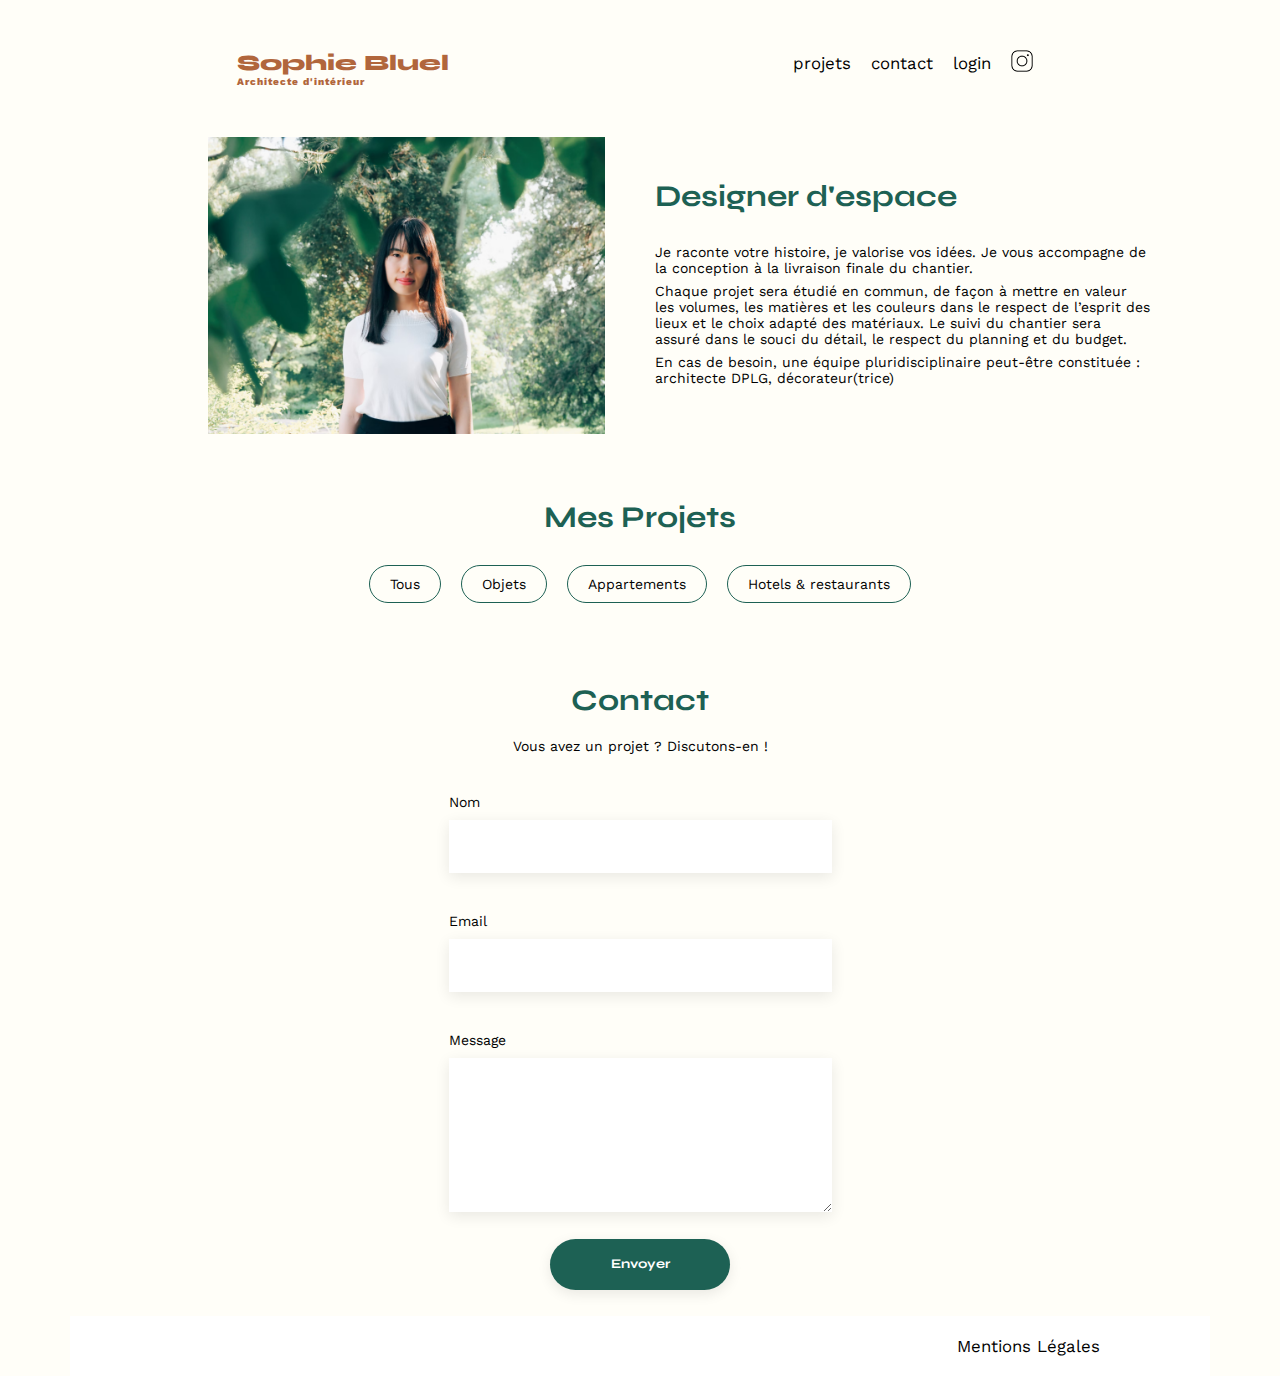
==== FrontEnd/index.html @ bdd8667c "Intégration du design de la page de formulaire" ====
<!DOCTYPE html>
<html lang="fr">
<head>
	<meta charset="UTF-8">
	<title>Sophie Bluel - Architecte d'intérieur</title>
	<meta name="viewport" content="width=device-width, initial-scale=1.0">
	<link rel="preconnect" href="https://fonts.googleapis.com">
	<link rel="preconnect" href="https://fonts.gstatic.com" crossorigin>
	<link href="https://fonts.googleapis.com/css2?family=Syne:wght@700;800&family=Work+Sans:wght@400;700;800&display=swap" rel="stylesheet">
	<meta name="description" content="">
	<link rel="stylesheet" href="./assets/style.css">
</head>
<body>
<header>
	<h1>Sophie Bluel <span>Architecte d'intérieur</span></h1>
	<nav>
		<ul>
			<li><a href="#portfolio">projets</a></li>
			<li><a href="#contact">contact</a></li>
			<li class="login_logout"><a href="./login.html">login</a></li>
			<li><img src="./assets/icons/instagram.png" alt="Instagram"></li>
		</ul>
	</nav>
</header>
<main>
	<div id="introduction">
		<figure>
			<img src="./assets/images/sophie-bluel.png" alt="">
		</figure>
		<article>
			<h2>Designer d'espace</h2>
			<p>Je raconte votre histoire, je valorise vos idées. Je vous accompagne de la conception à la livraison finale du chantier.</p>
			<p>Chaque projet sera étudié en commun, de façon à mettre en valeur les volumes, les matières et les couleurs dans le respect de l’esprit des lieux et le choix adapté des matériaux. Le suivi du chantier sera assuré dans le souci du détail, le respect du planning et du budget.</p>
			<p>En cas de besoin, une équipe pluridisciplinaire peut-être constituée : architecte DPLG, décorateur(trice)</p>
		</article>
	</div>
	<section id="portfolio">
		<h2>Mes Projets</h2>
		<div class="gallery">
			<div class="filtres">
				<div class="tous"><p>Tous</p></div>
				<div class="objets"><p>Objets</p></div>
				<div class="appartements"><p>Appartements</p></div>
				<div class="hotels"><p>Hotels & restaurants</p></div>
			</div>
		</div>
	</section>
	<section id="contact">
		<h2>Contact</h2>
		<p>Vous avez un projet ? Discutons-en !</p>
		<form action="#" method="post">
			<label for="name">Nom</label>
			<input type="text" name="name" id="name">
			<label for="email">Email</label>
			<input type="email" name="email" id="email">
			<label for="message">Message</label>
			<textarea name="message" id="message" cols="30" rows="10"></textarea>
			<input type="submit" value="Envoyer">
		</form>
	</section>
</main>

<footer>
	<nav>
		<ul>
			<li>Mentions Légales</li>
		</ul>
	</nav>
</footer>
<script src="./script.js"></script>
</body>
</html>
---- FrontEnd/assets/style.css ----
/* http://meyerweb.com/eric/tools/css/reset/
   v2.0 | 20110126
   License: none (public domain)
*/
html, body, div, span, applet, object, iframe,
h1, h2, h3, h4, h5, h6, p, blockquote, pre,
a, abbr, acronym, address, big, cite, code,
del, dfn, em, img, ins, kbd, q, s, samp,
small, strike, strong, sub, sup, tt, var,
b, u, i, center,
dl, dt, dd, ol, ul, li,
fieldset, form, label, legend,
table, caption, tbody, tfoot, thead, tr, th, td,
article, aside, canvas, details, embed,
figure, figcaption, footer, header, hgroup,
menu, nav, output, ruby, section, summary,
time, mark, audio, video {
	margin: 0;
	padding: 0;
	border: 0;
	font-size: 100%;
	font: inherit;
	vertical-align: baseline;
}
/* HTML5 display-role reset for older browsers */
article, aside, details, figcaption, figure, footer, header, hgroup, menu, nav, section {
	display: block;
}
ol, ul {
	list-style: none;
}
blockquote, q {
	quotes: none;
}
blockquote:before,
blockquote:after,
q:before,
q:after {
	content: "";
	content: none;
}
table {
	border-collapse: collapse;
	border-spacing: 0;
}
/** end reset css**/
/* Variables CSS */
:root {
	--main-color: #1d6154;
	--secondary-color: #b3b3b3;
}

/* Styles globaux */
body {
	max-width: 1140px;
	margin: auto;
	font-family: "Work Sans";
	font-size: 14px;
	background: #fffef8;
	display: flex;
	flex-direction: column;
	min-height: 100vh;
}
header {
	display: flex;
	justify-content: space-around;
	margin: 50px 0;
}
main {
	display: flex;
	flex-direction: column;
	gap: 65px;
	flex: 1;

}

h1,
h2 {
	font-family: "Syne";
}

h1 {
	display: flex;
	flex-direction: column;
	font-size: 22px;
	font-weight: 800;
	color: #b1663c;
}

h1 > span {
	font-family: "Work Sans";
	font-size: 10px;
	letter-spacing: 0.1em;
}

h2 {
	text-align: center;
	font-weight: 700;
	font-size: 30px;
	color: var(--main-color);
}

header nav ul {
	display: flex;
	align-items: center;
	list-style-type: none;
}
footer {
	text-align: right;
	padding: 20px 100px;
	background-color: white;
	flex-shrink: 0;
}
li img {
	max-width: 22px;
}

nav li,
li:hover {
	padding: 0 10px;
	font-size: 1.2em;
}

li:hover {
	color: #b1663c;
}

/* Introduction Styles */
#introduction {
	display: flex;
	align-items: center;
	width: 87%;
	margin: 0 auto;
	padding-left: 29px;
}

#introduction figure,
#introduction article {
	flex: 1;
}

#introduction img {
	display: block;
	margin: auto;
	width: 80%;
}

#introduction h2 {
	margin-bottom: 1em;
	text-align: left;
}

#introduction p {
	margin-bottom: 0.5em;
}

/* Portfolio Styles */
#portfolio h2,
.gallery {
	text-align: center;
	margin-bottom: 1em;
}

.gallery {
	width: 100%;
	display: grid;
	grid-template-columns: 1fr 1fr 1fr;
	grid-column-gap: 20px;
	grid-row-gap: 20px;
}

.gallery img {
	width: 100%;
}
.filtres {
	grid-column: span 3;
	display: flex;
	justify-content: center;
	gap: 20px;
}
.filtres > * {
	border-radius: 60px;
	border: 1px solid #1d6154;
	padding: 10px 20px;
}
.active {
	background: #1d6154;
	color: white;
}
figcaption {
	text-align: left;
	font-size: 13px;
	padding-top: 10px;
}
/* Contact Styles */
#contact p {
	text-align: center;
}

#contact h2 {
	margin-bottom: 20px;
}

input[type="submit"] {
	font-family: "Syne";
	font-weight: 700;
	color: white;
	background-color: var(--main-color);
	margin: 2em auto;
	width: 180px;
	text-align: center;
	border-radius: 60px;
}
label {
	padding: 40px 0 10px 0;
}
/* Modale Styles */
.modaleContent,
.modaleContent2 {
	display: none;
	position: fixed;
}

.bground,
.bground2 {
	position: fixed;
	z-index: 1;
	left: 0;
	top: 0;
	height: 100%;
	width: 100%;
	overflow: auto;
	background-color: rgba(63, 63, 63, 0.4);
	margin-top: 0;
}

.modale,
.modale2 {
	position: fixed;
	background-color: white;
	width: 430px;
	height: 460px;
	border-radius: 10px;
	z-index: 2;
}

.fa-xmark,
.xmark2 {
	position: absolute;
	top: 12px;
	left: 394px;
	cursor: pointer;
}

.fa-arrow-left {
	position: relative;
	top: 12px;
	left: -45px;
	cursor: pointer;
}

/* page login */
form {
    margin: 0 auto;
		display: flex;
	flex-direction: column;
	width: fit-content;
}

input,
textarea {
	border-style: none;
	box-shadow: 0px 4px 14px 0px #00000017;
	min-height: 51px;
	width: 379px;
}
a,
a:visited {
	text-align: center;
	color: black;
	text-decoration: none;
}
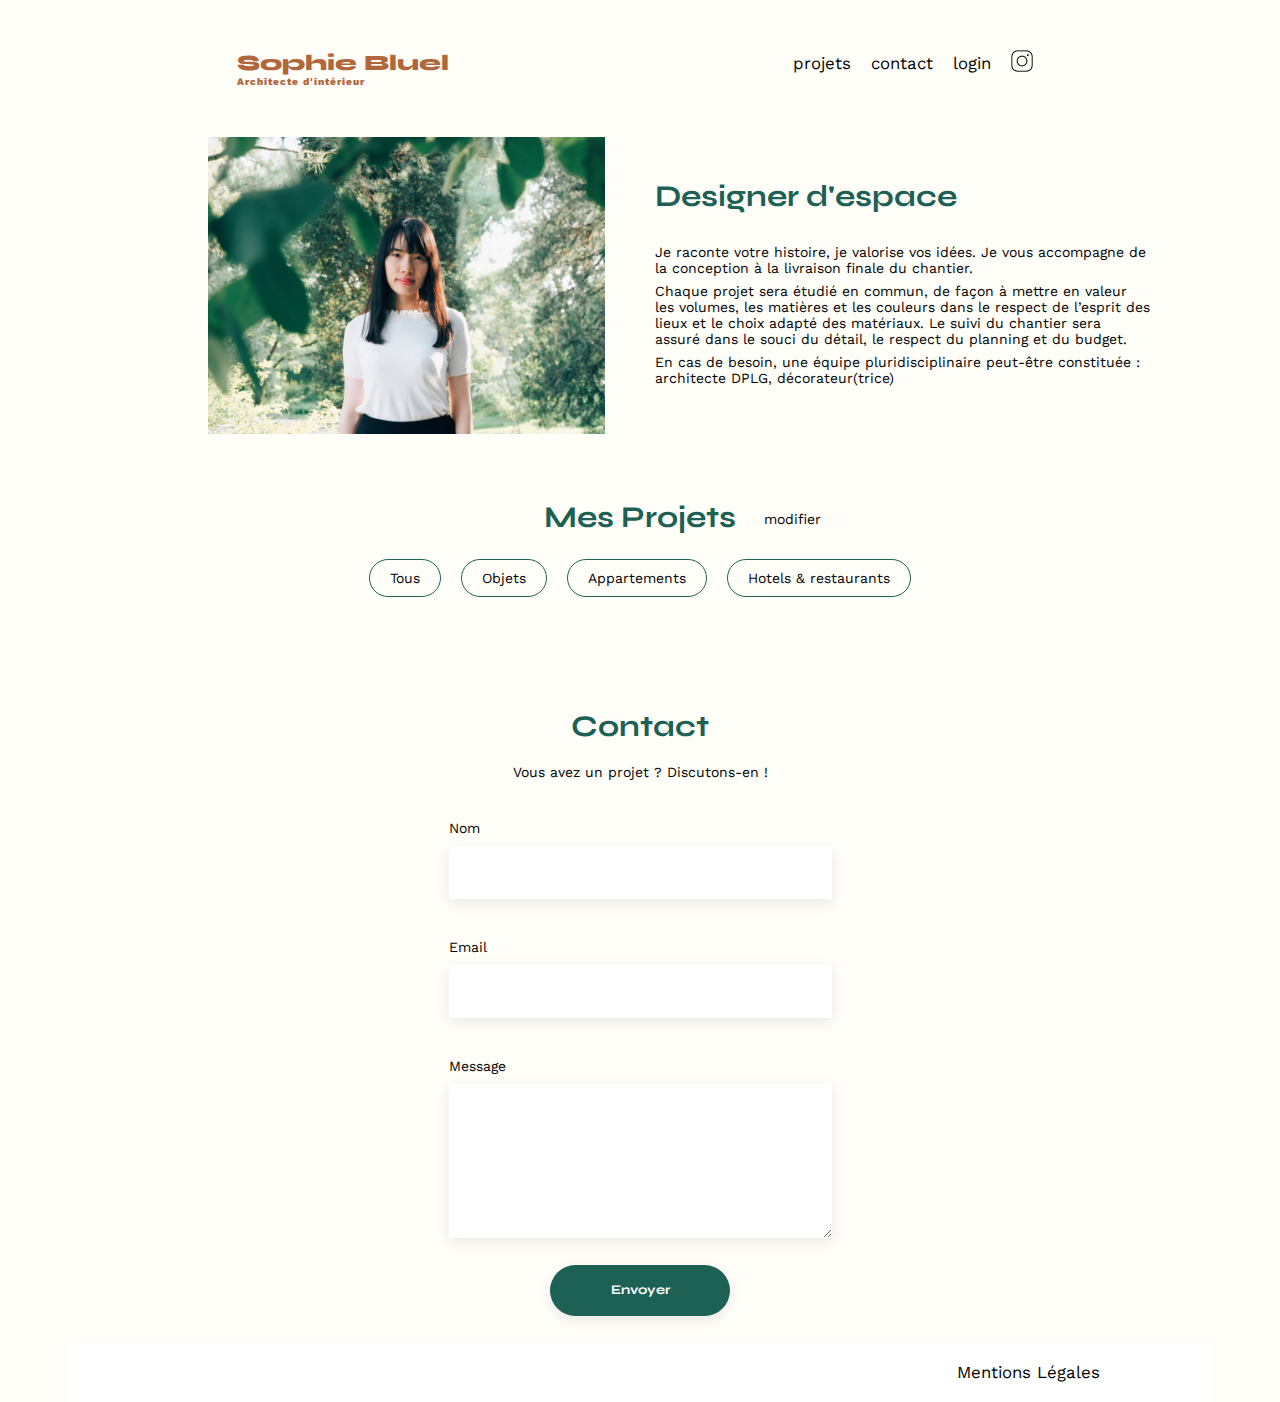
==== commit 0ab47451: "ajoute modif_button" ====
--- a/FrontEnd/index.html
+++ b/FrontEnd/index.html
@@ -7,6 +7,7 @@
 	<link rel="preconnect" href="https://fonts.googleapis.com">
 	<link rel="preconnect" href="https://fonts.gstatic.com" crossorigin>
 	<link href="https://fonts.googleapis.com/css2?family=Syne:wght@700;800&family=Work+Sans:wght@400;700;800&display=swap" rel="stylesheet">
+	<link rel="stylesheet" href="https://cdnjs.cloudflare.com/ajax/libs/font-awesome/6.2.1/css/all.min.css" integrity="sha512-MV7K8+y+gLIBoVD59lQIYicR65iaqukzvf/nwasF0nqhPay5w/9lJmVM2hMDcnK1OnMGCdVK+iQrJ7lzPJQd1w==" crossorigin="anonymous" referrerpolicy="no-referrer">
 	<meta name="description" content="">
 	<link rel="stylesheet" href="./assets/style.css">
 </head>
@@ -35,14 +36,18 @@
 		</article>
 	</div>
 	<section id="portfolio">
-		<h2>Mes Projets</h2>
+		<h2>Mes Projets</h2> 
+		<div class="modif_button">
+			<i class="fa-solid fa-pen-to-square fa-sm modif_icon1"></i>
+			<p>modifier</p>
+		</div>
+		<div class="filtres">
+			<div class="tous"><p>Tous</p></div>
+			<div class="objets"><p>Objets</p></div>
+			<div class="appartements"><p>Appartements</p></div>
+			<div class="hotels"><p>Hotels & restaurants</p></div>
+		</div>
 		<div class="gallery">
-			<div class="filtres">
-				<div class="tous"><p>Tous</p></div>
-				<div class="objets"><p>Objets</p></div>
-				<div class="appartements"><p>Appartements</p></div>
-				<div class="hotels"><p>Hotels & restaurants</p></div>
-			</div>
 		</div>
 	</section>
 	<section id="contact">
--- a/FrontEnd/assets/style.css
+++ b/FrontEnd/assets/style.css
@@ -155,9 +155,7 @@
 }
 
 /* Portfolio Styles */
-#portfolio h2,
 .gallery {
-	text-align: center;
 	margin-bottom: 1em;
 }
 
@@ -280,3 +278,24 @@
 	color: black;
 	text-decoration: none;
 }
+#error-message {
+    display: none;
+    color: red;
+	text-align: center;
+    padding: 10px;
+}
+#portfolio {
+	display: flex;
+	flex-direction: column;
+	gap: 2rem;
+  }
+  .modif_button {
+	margin-top: -56px;
+    align-self: center;
+    margin-right: -300px;
+    display: flex;
+    gap: 5px;
+    flex-direction: row;
+    align-items: center;
+}
+  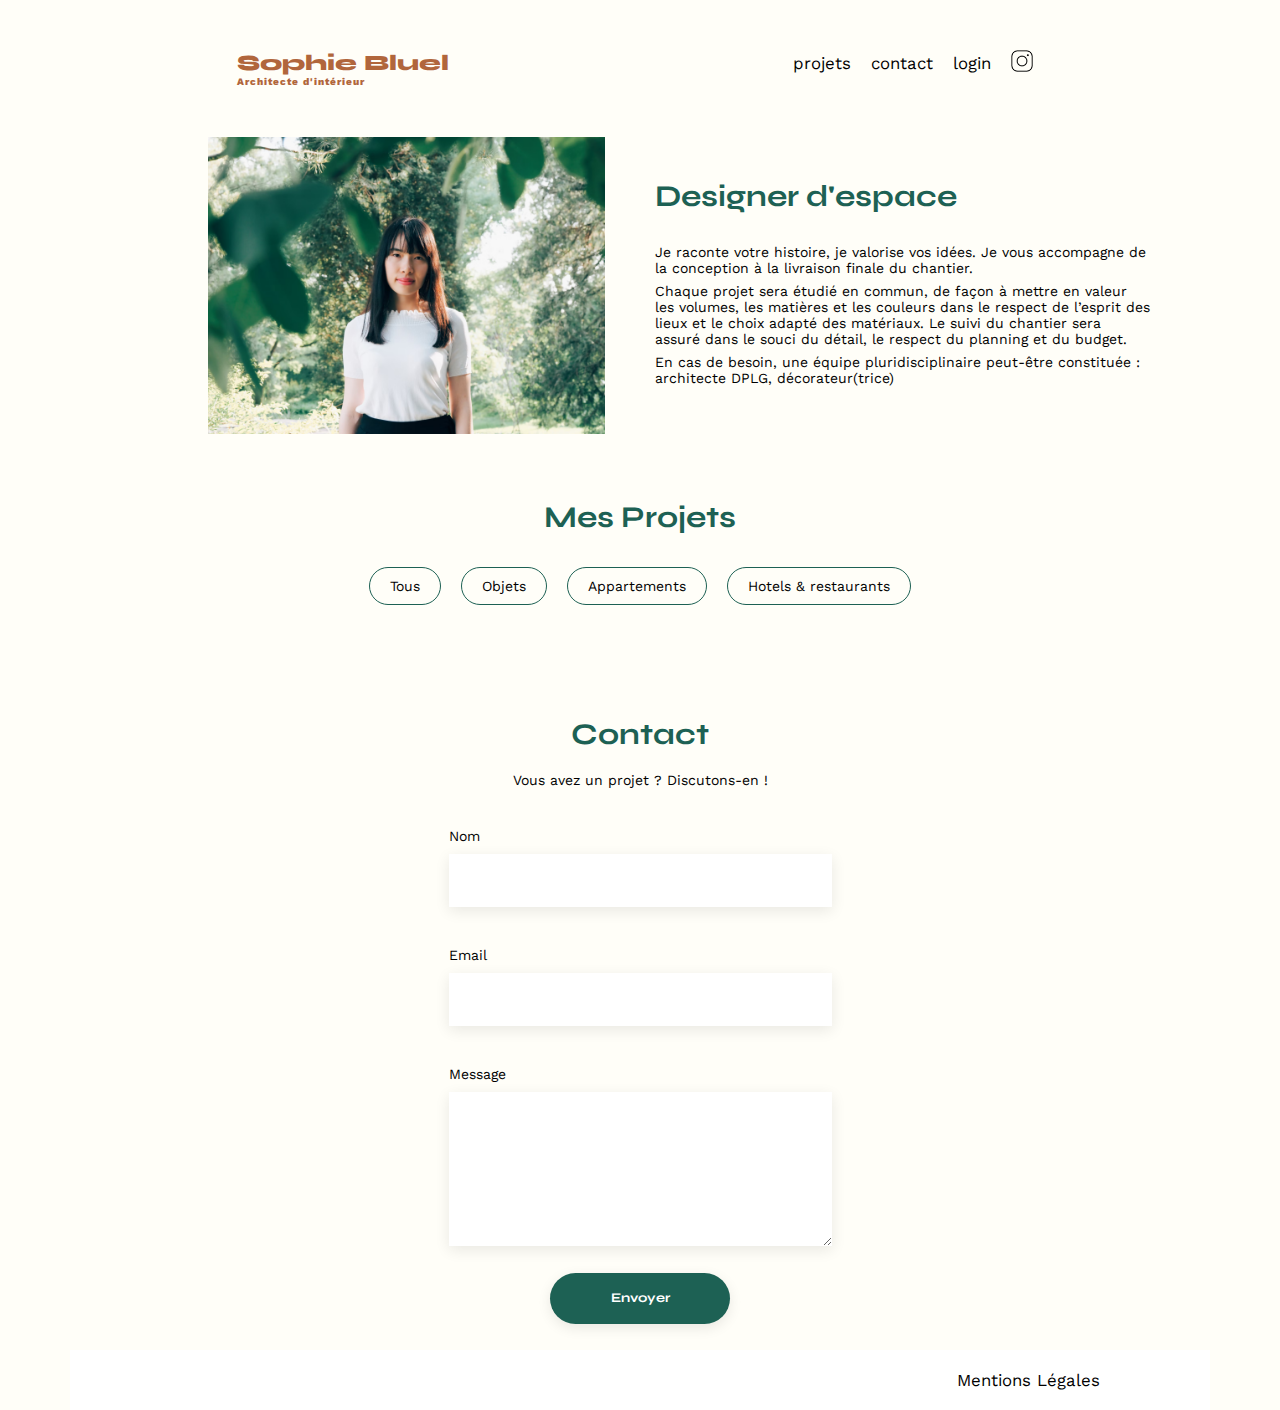
==== commit 67f75b4c: "Gérer l'ouverture et la fermeture d'une fenêtre modale" ====
--- a/FrontEnd/index.html
+++ b/FrontEnd/index.html
@@ -24,6 +24,17 @@
 	</nav>
 </header>
 <main>
+	<aside id="modal1" class="modal" aria-hidden="true" role="dialog" aria-labelledby="titlemodal" style="display: none;">
+		<div class="modal-wrapper js-modal-stop">
+			<i class="fa-solid fa-xmark"></i>
+			<h3 id="titlemodal">Galerie photo</h3>
+			<div class="project-modale"></div>
+			<button class="button1">
+				<span>Ajouter une photo</span>
+			</button>
+		</div>
+	</aside>
+	
 	<div id="introduction">
 		<figure>
 			<img src="./assets/images/sophie-bluel.png" alt="">
@@ -37,10 +48,10 @@
 	</div>
 	<section id="portfolio">
 		<h2>Mes Projets</h2> 
-		<div class="modif_button">
-			<i class="fa-solid fa-pen-to-square fa-sm modif_icon1"></i>
-			<p>modifier</p>
-		</div>
+			<a href="#modal1" class="js-modal modif_button">
+				<i class="fa-solid fa-pen-to-square"></i>
+				<p>modifier</p>
+			</a>
 		<div class="filtres">
 			<div class="tous"><p>Tous</p></div>
 			<div class="objets"><p>Objets</p></div>
--- a/FrontEnd/assets/style.css
+++ b/FrontEnd/assets/style.css
@@ -2,19 +2,87 @@
    v2.0 | 20110126
    License: none (public domain)
 */
-html, body, div, span, applet, object, iframe,
-h1, h2, h3, h4, h5, h6, p, blockquote, pre,
-a, abbr, acronym, address, big, cite, code,
-del, dfn, em, img, ins, kbd, q, s, samp,
-small, strike, strong, sub, sup, tt, var,
-b, u, i, center,
-dl, dt, dd, ol, ul, li,
-fieldset, form, label, legend,
-table, caption, tbody, tfoot, thead, tr, th, td,
-article, aside, canvas, details, embed,
-figure, figcaption, footer, header, hgroup,
-menu, nav, output, ruby, section, summary,
-time, mark, audio, video {
+html,
+body,
+div,
+span,
+applet,
+object,
+iframe,
+h1,
+h2,
+h3,
+h4,
+h5,
+h6,
+p,
+blockquote,
+pre,
+a,
+abbr,
+acronym,
+address,
+big,
+cite,
+code,
+del,
+dfn,
+em,
+img,
+ins,
+kbd,
+q,
+s,
+samp,
+small,
+strike,
+strong,
+sub,
+sup,
+tt,
+var,
+b,
+u,
+i,
+center,
+dl,
+dt,
+dd,
+ol,
+ul,
+li,
+fieldset,
+form,
+label,
+legend,
+table,
+caption,
+tbody,
+tfoot,
+thead,
+tr,
+th,
+td,
+article,
+aside,
+canvas,
+details,
+embed,
+figure,
+figcaption,
+footer,
+header,
+hgroup,
+menu,
+nav,
+output,
+ruby,
+section,
+summary,
+time,
+mark,
+audio,
+video {
 	margin: 0;
 	padding: 0;
 	border: 0;
@@ -23,13 +91,25 @@
 	vertical-align: baseline;
 }
 /* HTML5 display-role reset for older browsers */
-article, aside, details, figcaption, figure, footer, header, hgroup, menu, nav, section {
+article,
+aside,
+details,
+figcaption,
+figure,
+footer,
+header,
+hgroup,
+menu,
+nav,
+section {
 	display: block;
 }
-ol, ul {
+ol,
+ul {
 	list-style: none;
 }
-blockquote, q {
+blockquote,
+q {
 	quotes: none;
 }
 blockquote:before,
@@ -71,7 +151,6 @@
 	flex-direction: column;
 	gap: 65px;
 	flex: 1;
-
 }
 
 h1,
@@ -212,44 +291,6 @@
 label {
 	padding: 40px 0 10px 0;
 }
-/* Modale Styles */
-.modaleContent,
-.modaleContent2 {
-	display: none;
-	position: fixed;
-}
-
-.bground,
-.bground2 {
-	position: fixed;
-	z-index: 1;
-	left: 0;
-	top: 0;
-	height: 100%;
-	width: 100%;
-	overflow: auto;
-	background-color: rgba(63, 63, 63, 0.4);
-	margin-top: 0;
-}
-
-.modale,
-.modale2 {
-	position: fixed;
-	background-color: white;
-	width: 430px;
-	height: 460px;
-	border-radius: 10px;
-	z-index: 2;
-}
-
-.fa-xmark,
-.xmark2 {
-	position: absolute;
-	top: 12px;
-	left: 394px;
-	cursor: pointer;
-}
-
 .fa-arrow-left {
 	position: relative;
 	top: 12px;
@@ -259,8 +300,8 @@
 
 /* page login */
 form {
-    margin: 0 auto;
-		display: flex;
+	margin: 0 auto;
+	display: flex;
 	flex-direction: column;
 	width: fit-content;
 }
@@ -279,23 +320,48 @@
 	text-decoration: none;
 }
 #error-message {
-    display: none;
-    color: red;
-	text-align: center;
-    padding: 10px;
+	display: none;
+	color: red;
+	text-align: center;
+	padding: 10px;
 }
 #portfolio {
 	display: flex;
 	flex-direction: column;
 	gap: 2rem;
-  }
-  .modif_button {
+}
+.modif_button {
 	margin-top: -56px;
-    align-self: center;
-    margin-right: -300px;
-    display: flex;
-    gap: 5px;
-    flex-direction: row;
-    align-items: center;
-}
-  +	align-self: center;
+	margin-right: -300px;
+	gap: 5px;
+	flex-direction: row;
+	align-items: center;
+	 display: none;
+}
+/* Modale Styles */
+.modal {
+	position: fixed;
+	display: flex;	
+	align-items: center;
+	justify-content: center;
+	top: 0;
+	left: 0;
+	width: 100%;
+	height: 100%;
+	background: rgba(0, 0, 0, 0.3);
+}
+.modal-wrapper {
+	overflow: auto;
+	width: 630px;
+	height: 688px;
+	max-width: calc(100vw - 20px);
+	max-height: calc(100vh - 20px);
+	padding: 20px;
+	background-color: white;
+}
+.fa-xmark {
+	top: 12px;
+	left: 394px;
+	cursor: pointer;
+}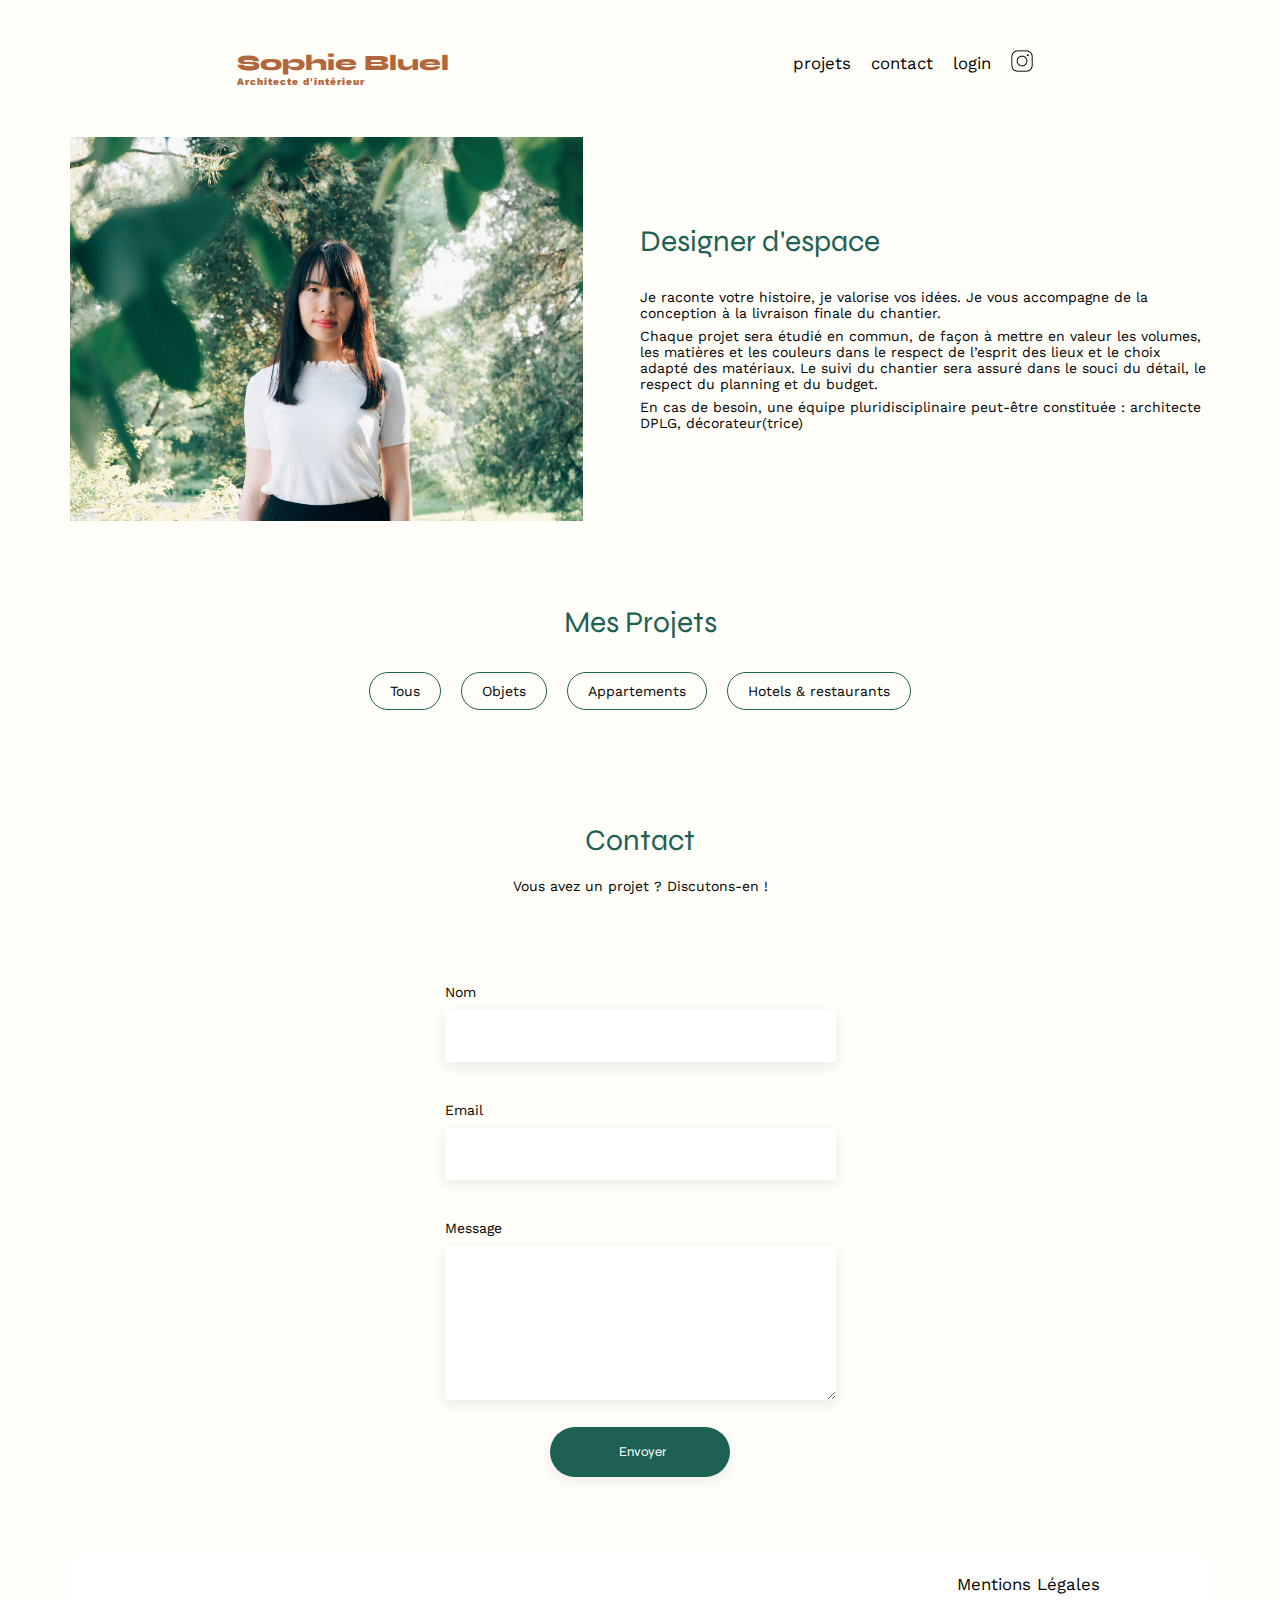
==== commit 3e58b232: "update css modale" ====
--- a/FrontEnd/index.html
+++ b/FrontEnd/index.html
@@ -28,7 +28,9 @@
 		<div class="modal-wrapper js-modal-stop">
 			<i class="fa-solid fa-xmark"></i>
 			<h3 id="titlemodal">Galerie photo</h3>
-			<div class="project-modale"></div>
+			<div class="project-modale">
+				
+			</div>
 			<button class="button1">
 				<span>Ajouter une photo</span>
 			</button>
--- a/FrontEnd/assets/style.css
+++ b/FrontEnd/assets/style.css
@@ -128,6 +128,7 @@
 :root {
 	--main-color: #1d6154;
 	--secondary-color: #b3b3b3;
+	--background-color: #fffef8;
 }
 
 /* Styles globaux */
@@ -136,7 +137,7 @@
 	margin: auto;
 	font-family: "Work Sans";
 	font-size: 14px;
-	background: #fffef8;
+	background: var(--background-color);
 	display: flex;
 	flex-direction: column;
 	min-height: 100vh;
@@ -149,7 +150,6 @@
 main {
 	display: flex;
 	flex-direction: column;
-	gap: 65px;
 	flex: 1;
 }
 
@@ -174,7 +174,6 @@
 
 h2 {
 	text-align: center;
-	font-weight: 700;
 	font-size: 30px;
 	color: var(--main-color);
 }
@@ -182,7 +181,17 @@
 header nav ul {
 	display: flex;
 	align-items: center;
-	list-style-type: none;
+}
+li img {
+	max-width: 22px;
+}
+nav li {
+	padding: 0 10px;
+	font-size: 1.2em;
+}
+
+a:hover {
+	color: #b1663c;
 }
 footer {
 	text-align: right;
@@ -190,27 +199,11 @@
 	background-color: white;
 	flex-shrink: 0;
 }
-li img {
-	max-width: 22px;
-}
-
-nav li,
-li:hover {
-	padding: 0 10px;
-	font-size: 1.2em;
-}
-
-li:hover {
-	color: #b1663c;
-}
 
 /* Introduction Styles */
 #introduction {
 	display: flex;
 	align-items: center;
-	width: 87%;
-	margin: 0 auto;
-	padding-left: 29px;
 }
 
 #introduction figure,
@@ -219,9 +212,7 @@
 }
 
 #introduction img {
-	display: block;
-	margin: auto;
-	width: 80%;
+	width: 90%;
 }
 
 #introduction h2 {
@@ -235,22 +226,15 @@
 
 /* Portfolio Styles */
 .gallery {
-	margin-bottom: 1em;
-}
-
-.gallery {
-	width: 100%;
 	display: grid;
-	grid-template-columns: 1fr 1fr 1fr;
-	grid-column-gap: 20px;
-	grid-row-gap: 20px;
+	grid-template-columns: repeat(3, 1fr);
+	gap: 20px;
 }
 
 .gallery img {
 	width: 100%;
 }
 .filtres {
-	grid-column: span 3;
 	display: flex;
 	justify-content: center;
 	gap: 20px;
@@ -278,40 +262,38 @@
 	margin-bottom: 20px;
 }
 
-input[type="submit"] {
+input[type="submit"],
+.button1 {
 	font-family: "Syne";
-	font-weight: 700;
 	color: white;
 	background-color: var(--main-color);
 	margin: 2em auto;
 	width: 180px;
-	text-align: center;
 	border-radius: 60px;
 }
 label {
 	padding: 40px 0 10px 0;
 }
-.fa-arrow-left {
-	position: relative;
-	top: 12px;
-	left: -45px;
-	cursor: pointer;
-}
 
 /* page login */
 form {
-	margin: 0 auto;
+	margin: 50px auto;
 	display: flex;
 	flex-direction: column;
 	width: fit-content;
 }
-
+textarea,
+input {
+	width: 379px;
+}
+.button1,
 input,
 textarea {
 	border-style: none;
 	box-shadow: 0px 4px 14px 0px #00000017;
-	min-height: 51px;
-	width: 379px;
+	min-height: 50px;
+	padding-left: 10px;
+	/* width: auto; */
 }
 a,
 a:visited {
@@ -329,6 +311,7 @@
 	display: flex;
 	flex-direction: column;
 	gap: 2rem;
+	margin: 80px auto;
 }
 .modif_button {
 	margin-top: -56px;
@@ -337,12 +320,12 @@
 	gap: 5px;
 	flex-direction: row;
 	align-items: center;
-	 display: none;
+	display: none;
 }
 /* Modale Styles */
 .modal {
 	position: fixed;
-	display: flex;	
+	display: flex;
 	align-items: center;
 	justify-content: center;
 	top: 0;
@@ -354,14 +337,47 @@
 .modal-wrapper {
 	overflow: auto;
 	width: 630px;
-	height: 688px;
 	max-width: calc(100vw - 20px);
 	max-height: calc(100vh - 20px);
 	padding: 20px;
 	background-color: white;
+	display: flex;
+	flex-direction: column;
+	gap: 20px;
+	align-items: center;
+	border-radius: 10px;
+}
+h3#titlemodal {
+	font-size: 26px;
 }
 .fa-xmark {
-	top: 12px;
-	left: 394px;
+	align-self: flex-end;
 	cursor: pointer;
-}+}
+.project-modale {
+	display: flex;
+	gap: 10px;
+	flex-wrap: wrap;
+	width: 80%;
+	padding-bottom: 30px;
+	border-bottom: 1px solid #b3b3b3;
+}
+
+.project-modale img {
+	width: 77px;
+	height: 102px;
+	margin: 5px;
+}
+.trash {
+	position: relative;
+}
+i.fa-solid.fa-trash-can {
+	position: absolute;
+	bottom: 85px;
+	right: 10px;
+	color: white;
+	background-color: black;
+	text-align: center;
+	padding: 3px;
+	border-radius: 3px;
+}
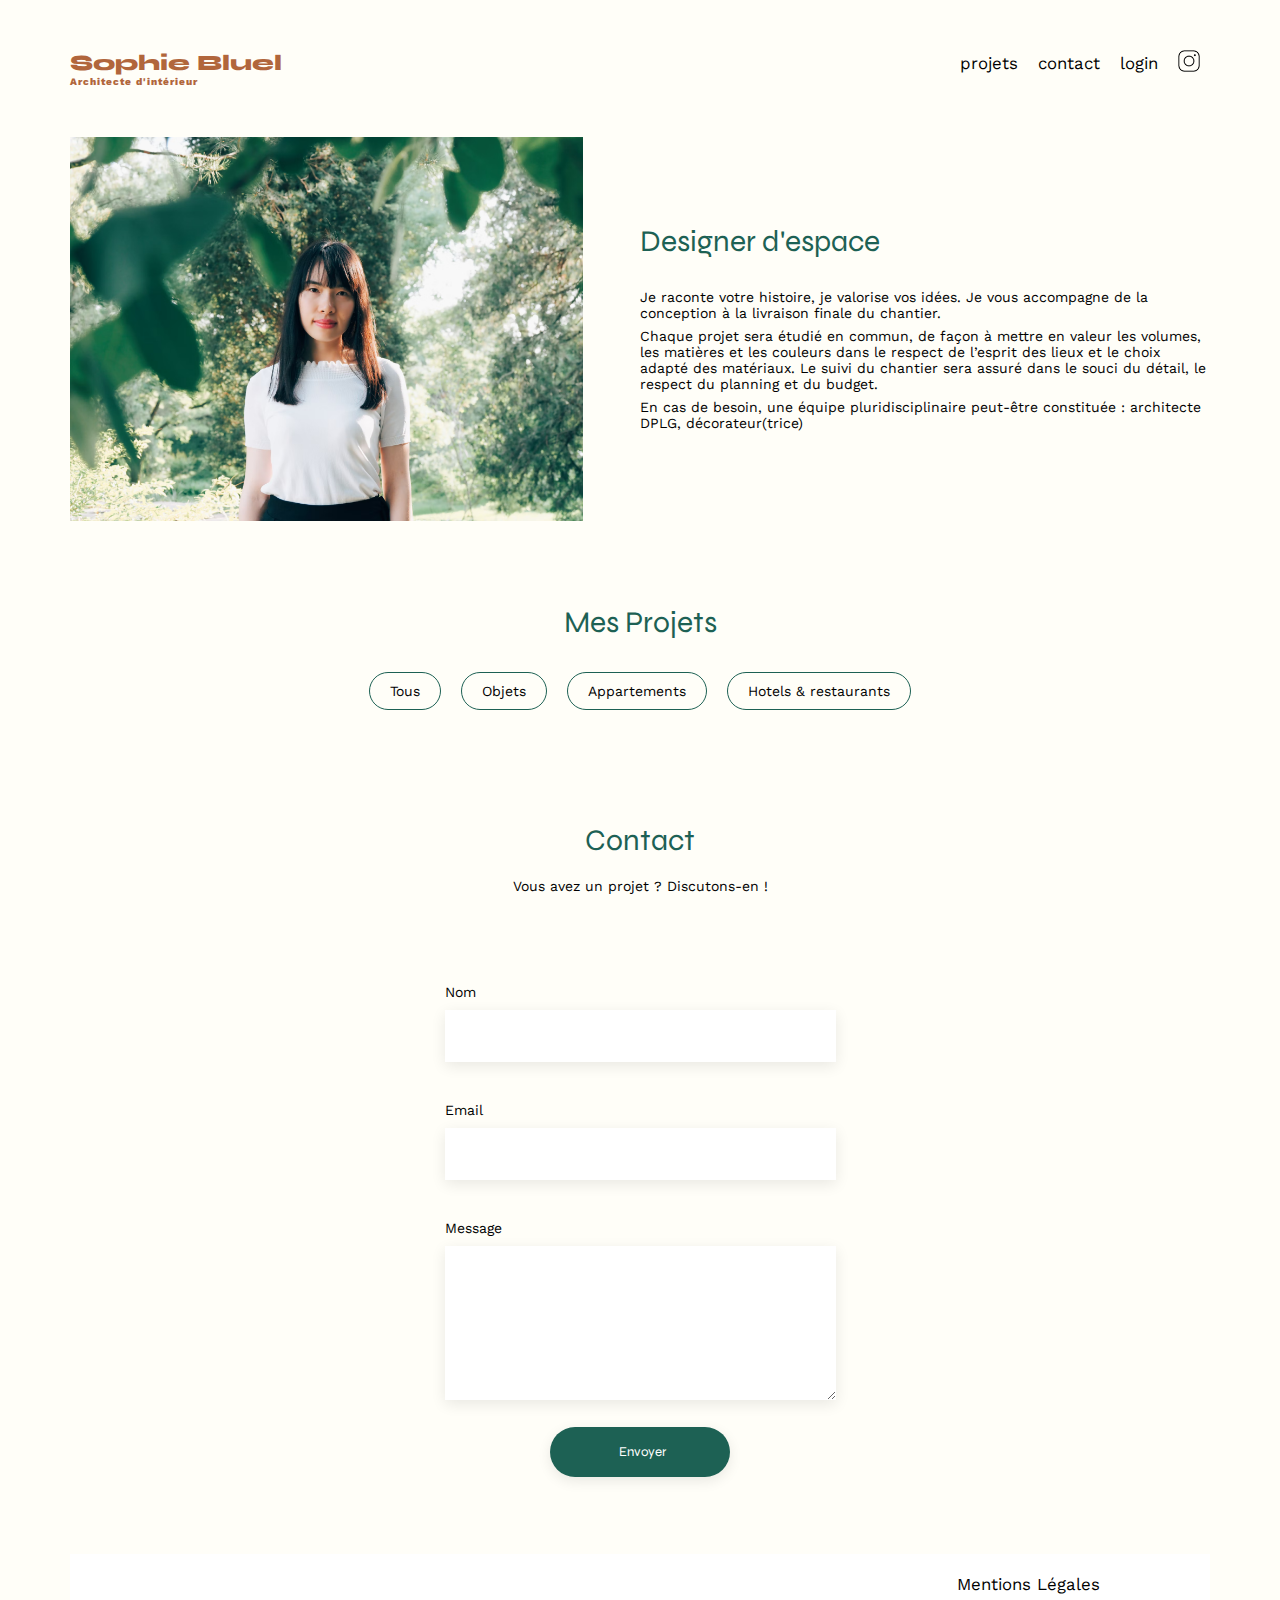
==== commit b423b948: "basculer vers le modal 2" ====
--- a/FrontEnd/index.html
+++ b/FrontEnd/index.html
@@ -27,12 +27,38 @@
 	<aside id="modal1" class="modal" aria-hidden="true" role="dialog" aria-labelledby="titlemodal" style="display: none;">
 		<div class="modal-wrapper js-modal-stop">
 			<i class="fa-solid fa-xmark"></i>
-			<h3 id="titlemodal">Galerie photo</h3>
-			<div class="project-modale">
-				
+			<h3 class="titlemodal">Galerie photo</h3>
+			<div class="project-modale">	
 			</div>
 			<button class="button1">
 				<span>Ajouter une photo</span>
+			</button>
+		</div>
+		<div class="blockModal2 js-modal-stop">
+			<i class="fa-solid fa-xmark"></i>
+			<i class="fa-solid fa-arrow-left"></i>
+			<h3 class="titlemodal">Ajout Photo</h3>
+			<div class="ajoutPhoto">
+				<i class="fa-regular fa-image fa-xl"></i>
+				<button class="button3">
+					<input type="file" id="file" accept="image/jpeg, image/png">
+					<label for="file">+Ajouter photo</label>
+				</button>
+				<p class="instruction">jpg. png : 4mo max</p>
+			</div>
+			<form action="#" method="post">
+						<label for="title">Titre</label>
+						<input type="text" name="title" id="title">
+						<label for="categories">Catégorie</label>
+						<select id="categories">
+							<option value="rien" label="rien"></option>
+							<option value="1" label="objets">objets</option>
+							<option value="2" label="appartements">appartements</option>
+							<option value="3" label="hotels et restaurants">hotels & restaurants</option>
+						</select>
+			</form>
+			<button class="button2">
+						<span>Valider</span>
 			</button>
 		</div>
 	</aside>
--- a/FrontEnd/assets/style.css
+++ b/FrontEnd/assets/style.css
@@ -144,7 +144,7 @@
 }
 header {
 	display: flex;
-	justify-content: space-around;
+	justify-content: space-between;
 	margin: 50px 0;
 }
 main {
@@ -347,7 +347,7 @@
 	align-items: center;
 	border-radius: 10px;
 }
-h3#titlemodal {
+.titlemodal {
 	font-size: 26px;
 }
 .fa-xmark {
@@ -381,3 +381,19 @@
 	padding: 3px;
 	border-radius: 3px;
 }
+.blockModal2 {
+    background: white;
+    padding: 20px;
+	display: none;
+	flex-direction: column;
+}
+i.fa-solid.fa-arrow-left {
+    color: red;
+    width: 20px;
+    height: 20px;
+    background-color: beige;
+    
+}
+i{
+	cursor: pointer;
+}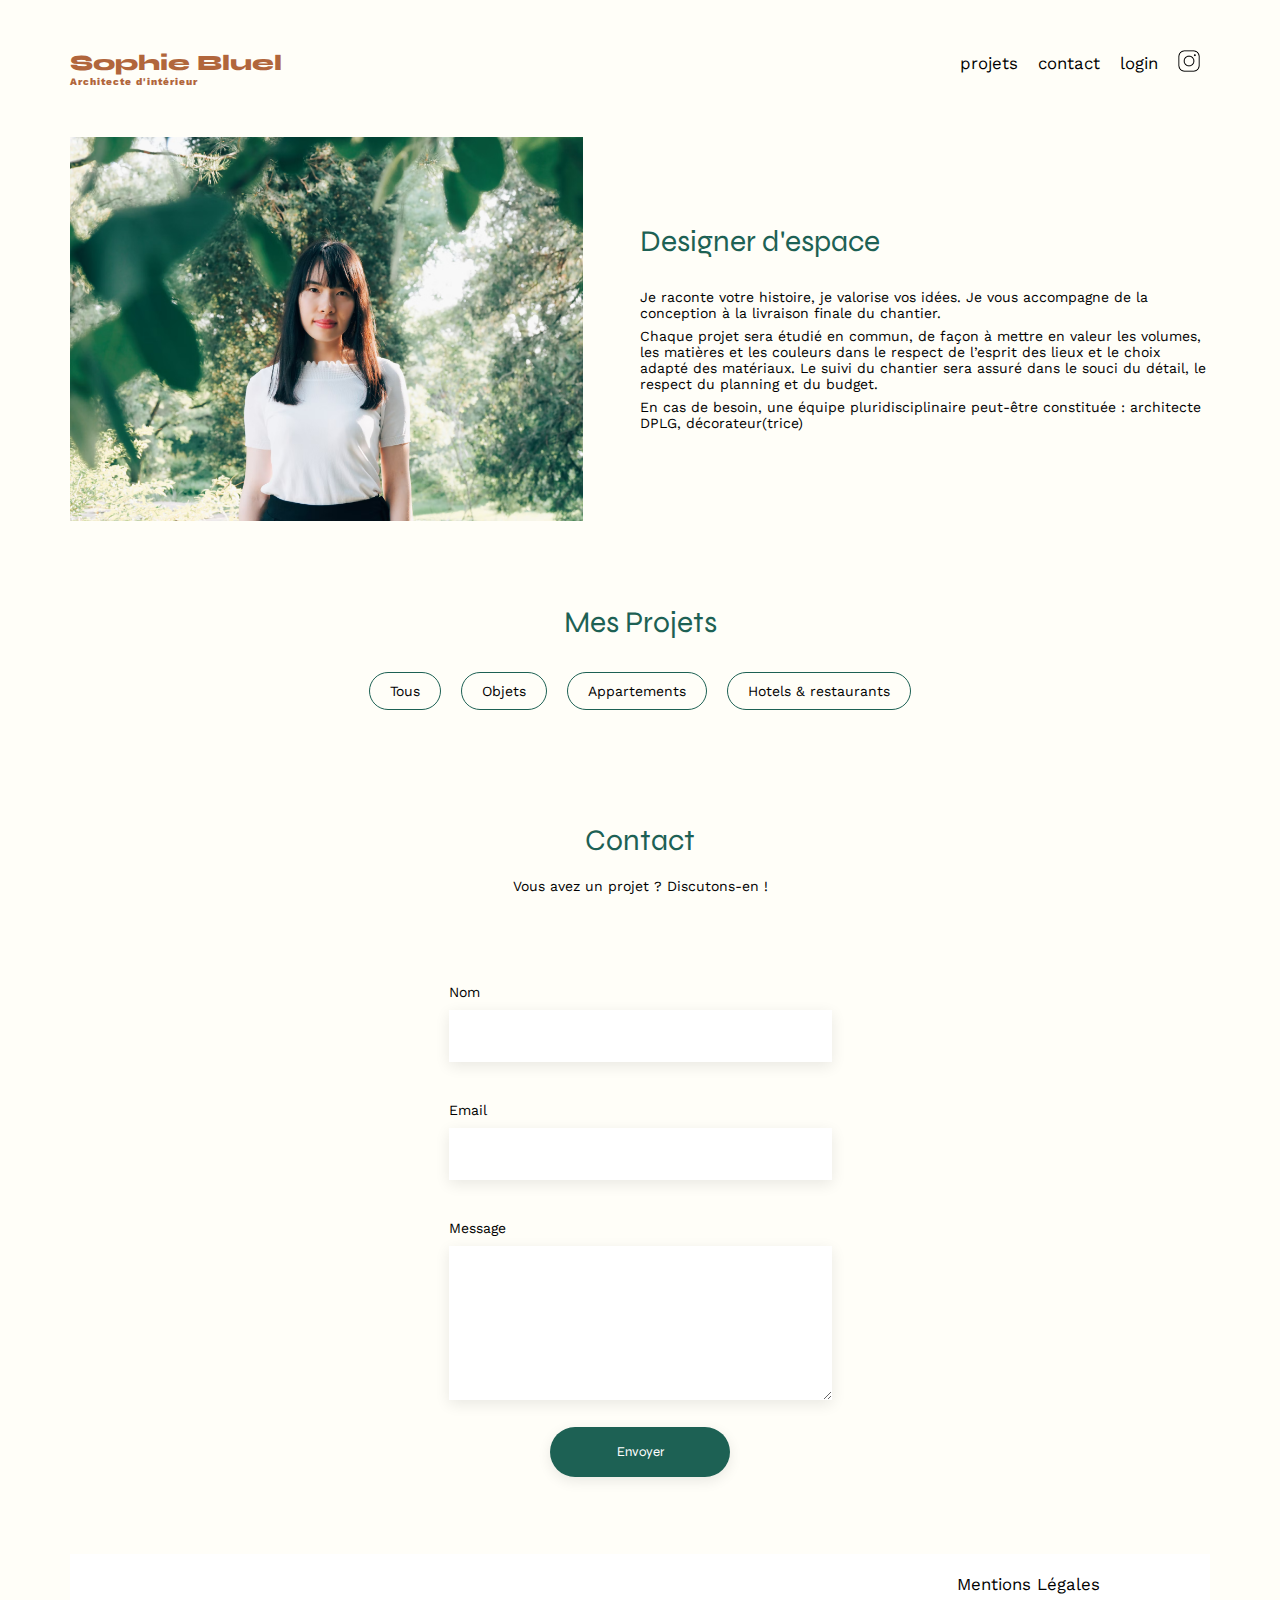
==== commit 28a27ff9: "style model 2" ====
--- a/FrontEnd/index.html
+++ b/FrontEnd/index.html
@@ -25,7 +25,7 @@
 </header>
 <main>
 	<aside id="modal1" class="modal" aria-hidden="true" role="dialog" aria-labelledby="titlemodal" style="display: none;">
-		<div class="modal-wrapper js-modal-stop">
+		<div class="modal-1 js-modal-stop">
 			<i class="fa-solid fa-xmark"></i>
 			<h3 class="titlemodal">Galerie photo</h3>
 			<div class="project-modale">	
@@ -34,9 +34,9 @@
 				<span>Ajouter une photo</span>
 			</button>
 		</div>
-		<div class="blockModal2 js-modal-stop">
+		<div class="modal-2 js-modal-stop">
+			<i class="fa-solid fa-arrow-left"></i>
 			<i class="fa-solid fa-xmark"></i>
-			<i class="fa-solid fa-arrow-left"></i>
 			<h3 class="titlemodal">Ajout Photo</h3>
 			<div class="ajoutPhoto">
 				<i class="fa-regular fa-image fa-xl"></i>
@@ -51,13 +51,13 @@
 						<input type="text" name="title" id="title">
 						<label for="categories">Catégorie</label>
 						<select id="categories">
-							<option value="rien" label="rien"></option>
+							<option value="rien" label=" "></option>
 							<option value="1" label="objets">objets</option>
 							<option value="2" label="appartements">appartements</option>
 							<option value="3" label="hotels et restaurants">hotels & restaurants</option>
 						</select>
 			</form>
-			<button class="button2">
+			<button class="btn_validate">
 						<span>Valider</span>
 			</button>
 		</div>
--- a/FrontEnd/assets/style.css
+++ b/FrontEnd/assets/style.css
@@ -288,11 +288,11 @@
 }
 .button1,
 input,
-textarea {
+textarea, select#categories {
 	border-style: none;
 	box-shadow: 0px 4px 14px 0px #00000017;
 	min-height: 50px;
-	padding-left: 10px;
+	/* padding-left: 10px; */
 	/* width: auto; */
 }
 a,
@@ -334,7 +334,7 @@
 	height: 100%;
 	background: rgba(0, 0, 0, 0.3);
 }
-.modal-wrapper {
+.modal-1 {
 	overflow: auto;
 	width: 630px;
 	max-width: calc(100vw - 20px);
@@ -343,16 +343,17 @@
 	background-color: white;
 	display: flex;
 	flex-direction: column;
-	gap: 20px;
 	align-items: center;
 	border-radius: 10px;
 }
 .titlemodal {
 	font-size: 26px;
+	text-align: center;
+    padding: 20px;
 }
 .fa-xmark {
 	align-self: flex-end;
-	cursor: pointer;
+	float: inline-end;
 }
 .project-modale {
 	display: flex;
@@ -381,19 +382,74 @@
 	padding: 3px;
 	border-radius: 3px;
 }
-.blockModal2 {
+.modal-2 {
     background: white;
     padding: 20px;
 	display: none;
-	flex-direction: column;
+	text-align: center;
 }
 i.fa-solid.fa-arrow-left {
-    color: red;
     width: 20px;
     height: 20px;
-    background-color: beige;
-    
-}
-i{
+	float: left;
+}
+i, a{
 	cursor: pointer;
+}
+.ajoutPhoto{
+	display: flex;
+    flex-direction: column;
+    align-items: center;
+    margin: 0 20px;
+	height: 100px;
+    background-color: #E8F1F6;
+    padding: 60px 0 20px 0;
+	justify-content: center;
+}
+.fa-image{
+	color: #B9C5CC;
+	font-size: 60px;
+	margin-bottom: 27px;
+}
+
+.ajoutPhoto .button3{
+	all: unset;
+	margin: 16px;
+}
+
+.button3 label{
+	font-family: 'Work Sans';
+	font-weight: 500;
+	font-size: 14px;
+	color: #306685;
+	background-color: #CBD6DC;;
+	padding: 10px 32px;
+	text-align: center;
+	border-radius: 50px ;
+}
+
+.button3 input{
+	display: none;
+}
+
+.instruction{
+	font-size: 10px;
+}
+.modal-2>form{
+	text-align: left;
+	margin: 0 20px 20px;
+}
+.btn_validate {
+    margin: 0 20px;
+    border-radius: 60px;
+    background: #A7A7A7;
+    color: white;
+    font-family: Syne;
+    font-size: 14px;
+    border: none;
+    width: 237px;
+    height: 36px;
+}
+#categories {
+    color: #6C6C6C;
 }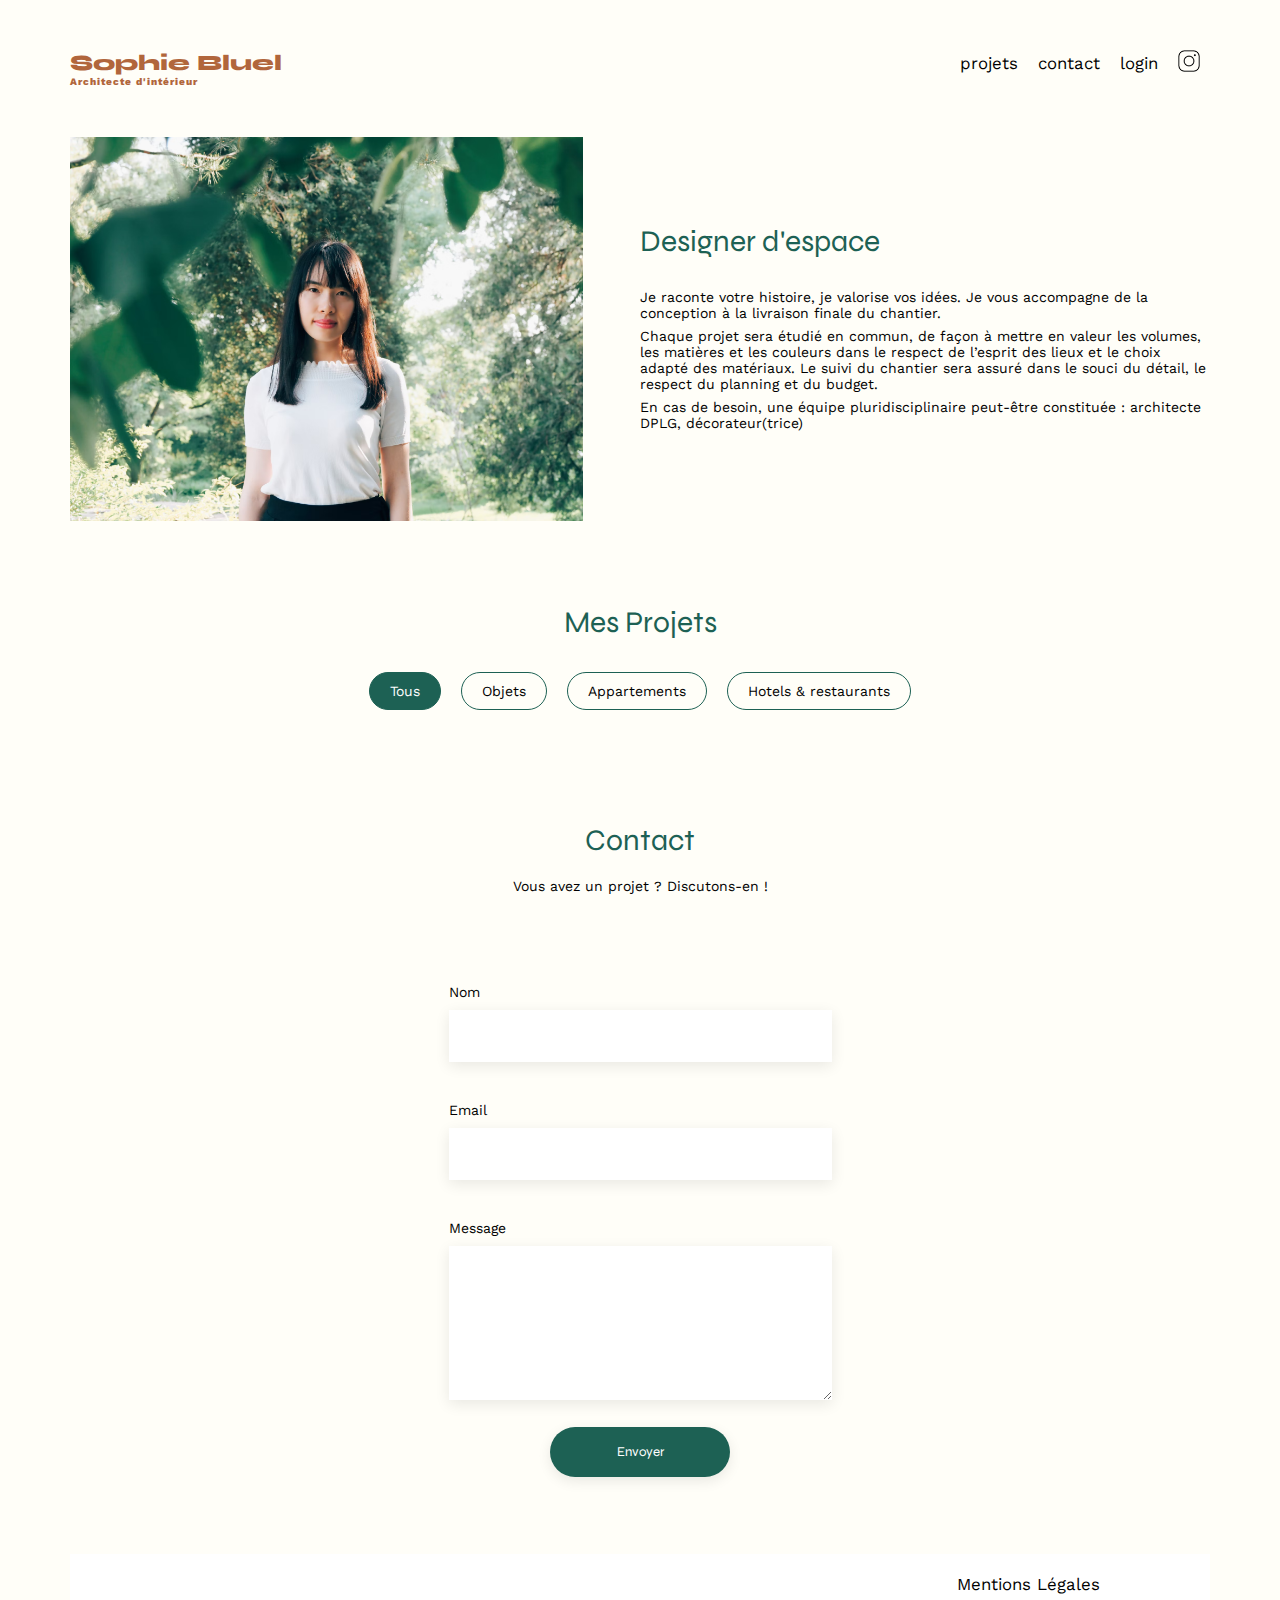
==== commit bc6eee15: "ModeEdition et éviter le rechargement de la page" ====
--- a/FrontEnd/index.html
+++ b/FrontEnd/index.html
@@ -24,8 +24,8 @@
 	</nav>
 </header>
 <main>
-	<aside id="modal1" class="modal" aria-hidden="true" role="dialog" aria-labelledby="titlemodal" style="display: none;">
-		<div class="modal-1 js-modal-stop">
+	<aside id="modal1" class="modal" aria-hidden="true" style="display: none;">
+			<div class="modal-1 js-modal-stop">
 			<i class="fa-solid fa-xmark"></i>
 			<h3 class="titlemodal">Galerie photo</h3>
 			<div class="project-modale">	
@@ -33,36 +33,37 @@
 			<button class="button1">
 				<span>Ajouter une photo</span>
 			</button>
-		</div>
-		<div class="modal-2 js-modal-stop">
+			</div>
+			<div class="modal-2 js-modal-stop">
 			<i class="fa-solid fa-arrow-left"></i>
 			<i class="fa-solid fa-xmark"></i>
 			<h3 class="titlemodal">Ajout Photo</h3>
 			<div class="ajoutPhoto">
 				<i class="fa-regular fa-image fa-xl"></i>
-				<button class="button3">
-					<input type="file" id="file" accept="image/jpeg, image/png">
-					<label for="file">+Ajouter photo</label>
-				</button>
-				<p class="instruction">jpg. png : 4mo max</p>
+				<label class="button3" for="file">
+					+ Ajouter photo
+					<input type="file" id="file" accept="image/jpeg, image/png" required>
+				</label>
+				<p class="instruction">jpg, png : 4mo max</p>
+			</div>			
+			<form action="#" method="post">
+					<label for="title">Titre</label>
+					<input type="text" name="title" id="title" required>
+					<label for="categories">Catégorie</label>
+					<select id="categories" required>
+						<option value="" disabled selected hidden>Choisissez une catégorie</option>
+						<option value="1" label="objets">objets</option>
+						<option value="2" label="appartements">appartements</option>
+						<option value="3" label="hotels et restaurants">hotels & restaurants</option>
+					</select>
+			</form>
+			<button class="btn_validate" type="submit">Valider</button>
 			</div>
-			<form action="#" method="post">
-						<label for="title">Titre</label>
-						<input type="text" name="title" id="title">
-						<label for="categories">Catégorie</label>
-						<select id="categories">
-							<option value="rien" label=" "></option>
-							<option value="1" label="objets">objets</option>
-							<option value="2" label="appartements">appartements</option>
-							<option value="3" label="hotels et restaurants">hotels & restaurants</option>
-						</select>
-			</form>
-			<button class="btn_validate">
-						<span>Valider</span>
-			</button>
-		</div>
 	</aside>
-	
+	<div class="ModeEdition">
+		<i class="fa-solid fa-pen-to-square fa-sm modif_icon1"></i>
+		<p>Mode édition</p>
+	</div>
 	<div id="introduction">
 		<figure>
 			<img src="./assets/images/sophie-bluel.png" alt="">
--- a/FrontEnd/assets/style.css
+++ b/FrontEnd/assets/style.css
@@ -127,6 +127,7 @@
 /* Variables CSS */
 :root {
 	--main-color: #1d6154;
+	--primary-color: #b1663c;
 	--secondary-color: #b3b3b3;
 	--background-color: #fffef8;
 }
@@ -135,7 +136,7 @@
 body {
 	max-width: 1140px;
 	margin: auto;
-	font-family: "Work Sans";
+	font-family: "Work Sans", sans-serif;
 	font-size: 14px;
 	background: var(--background-color);
 	display: flex;
@@ -155,7 +156,7 @@
 
 h1,
 h2 {
-	font-family: "Syne";
+	font-family: "Syne", sans-serif;
 }
 
 h1 {
@@ -163,11 +164,11 @@
 	flex-direction: column;
 	font-size: 22px;
 	font-weight: 800;
-	color: #b1663c;
+	color: var(--primary-color);
 }
 
 h1 > span {
-	font-family: "Work Sans";
+	font-family: "Work Sans", sans-serif;
 	font-size: 10px;
 	letter-spacing: 0.1em;
 }
@@ -191,7 +192,7 @@
 }
 
 a:hover {
-	color: #b1663c;
+	color: var(--primary-color);
 }
 footer {
 	text-align: right;
@@ -241,11 +242,11 @@
 }
 .filtres > * {
 	border-radius: 60px;
-	border: 1px solid #1d6154;
+	border: 1px solid var(--main-color);
 	padding: 10px 20px;
 }
 .active {
-	background: #1d6154;
+	background: var(--main-color);
 	color: white;
 }
 figcaption {
@@ -261,10 +262,34 @@
 #contact h2 {
 	margin-bottom: 20px;
 }
-
-input[type="submit"],
-.button1 {
-	font-family: "Syne";
+/* page login */
+form {
+	margin: 50px auto;
+	display: flex;
+	flex-direction: column;
+	width: fit-content;
+}
+textarea, input {
+	width: 379px;
+}
+.button1, input, textarea, select{
+	border-style: none;
+	box-shadow: 0px 4px 14px 0px #00000017;
+	min-height: 50px;
+}
+a, a:visited {
+	text-align: center;
+	color: black;
+	text-decoration: none;
+}
+#error-message {
+	display: none;
+	color: red;
+	text-align: center;
+	padding: 10px;
+}
+input[type="submit"], .button1 {
+	font-family: "Syne", sans-serif;
 	color: white;
 	background-color: var(--main-color);
 	margin: 2em auto;
@@ -273,39 +298,6 @@
 }
 label {
 	padding: 40px 0 10px 0;
-}
-
-/* page login */
-form {
-	margin: 50px auto;
-	display: flex;
-	flex-direction: column;
-	width: fit-content;
-}
-textarea,
-input {
-	width: 379px;
-}
-.button1,
-input,
-textarea, select#categories {
-	border-style: none;
-	box-shadow: 0px 4px 14px 0px #00000017;
-	min-height: 50px;
-	/* padding-left: 10px; */
-	/* width: auto; */
-}
-a,
-a:visited {
-	text-align: center;
-	color: black;
-	text-decoration: none;
-}
-#error-message {
-	display: none;
-	color: red;
-	text-align: center;
-	padding: 10px;
 }
 #portfolio {
 	display: flex;
@@ -346,10 +338,16 @@
 	align-items: center;
 	border-radius: 10px;
 }
+.modal-2 {
+	background: white;
+	padding: 20px;
+	display: none;
+	text-align: center;
+}
 .titlemodal {
 	font-size: 26px;
 	text-align: center;
-    padding: 20px;
+	padding: 20px;
 }
 .fa-xmark {
 	align-self: flex-end;
@@ -361,7 +359,7 @@
 	flex-wrap: wrap;
 	width: 80%;
 	padding-bottom: 30px;
-	border-bottom: 1px solid #b3b3b3;
+	border-bottom: 1px solid var(--secondary-color);
 }
 
 .project-modale img {
@@ -382,74 +380,96 @@
 	padding: 3px;
 	border-radius: 3px;
 }
-.modal-2 {
-    background: white;
-    padding: 20px;
-	display: none;
-	text-align: center;
-}
+
 i.fa-solid.fa-arrow-left {
-    width: 20px;
-    height: 20px;
+	width: 20px;
+	height: 20px;
 	float: left;
 }
-i, a{
+i,
+a {
 	cursor: pointer;
 }
-.ajoutPhoto{
-	display: flex;
-    flex-direction: column;
-    align-items: center;
-    margin: 0 20px;
-	height: 100px;
-    background-color: #E8F1F6;
-    padding: 60px 0 20px 0;
-	justify-content: center;
-}
-.fa-image{
-	color: #B9C5CC;
+.ajoutPhoto {
+	display: flex;
+	flex-direction: column;
+	align-items: center;
+	margin: 0 20px;
+	height: 170px;
+	background-color: #e8f1f6;
+	justify-content: space-around;
+}
+.fa-image {
+	color: #b9c5cc;
 	font-size: 60px;
-	margin-bottom: 27px;
-}
-
-.ajoutPhoto .button3{
+	line-height: normal;
+}
+
+.button3 {
 	all: unset;
-	margin: 16px;
-}
-
-.button3 label{
-	font-family: 'Work Sans';
+}
+
+.button3 label {
+	font-family: "Work Sans", sans-serif;
 	font-weight: 500;
 	font-size: 14px;
-	color: #306685;
-	background-color: #CBD6DC;;
+	color: var(--main-color);
+	background-color: #cbd6dc;
 	padding: 10px 32px;
 	text-align: center;
-	border-radius: 50px ;
-}
-
-.button3 input{
+	border-radius: 50px;
+}
+
+.button3 input {
 	display: none;
 }
-
-.instruction{
+label.button3 {
+    border-radius: 50px;
+    background: #CBD6DC;
+    color: #306685;
+    padding: 10px 33px;}
+
+.instruction {
 	font-size: 10px;
 }
-.modal-2>form{
+.modal-2 > form {
 	text-align: left;
 	margin: 0 20px 20px;
+	padding-bottom: 30px;
+	border-bottom: 1px solid #b3b3b3;
 }
 .btn_validate {
-    margin: 0 20px;
-    border-radius: 60px;
-    background: #A7A7A7;
-    color: white;
-    font-family: Syne;
-    font-size: 14px;
-    border: none;
-    width: 237px;
-    height: 36px;
+	margin: 0 20px;
+	border-radius: 60px;
+	background: #a7a7a7;
+	color: white;
+	font-family: "Syne", sans-serif;
+	font-size: 14px;
+	border: none;
+	width: 237px;
+	height: 36px;
 }
 #categories {
-    color: #6C6C6C;
-}+	color: #6c6c6c;
+}
+img.uploaded-photo {
+	height: 169px;
+	width: fit-content;
+}
+.invalid {
+	box-shadow: 0 0 5px 1px red;}
+
+	.ModeEdition {
+		position: fixed;
+		background-color: black;
+		color: white;
+		padding: 10px;
+		top: 0;
+		left: 0;
+		display: none;
+		justify-content: center;
+		align-items: center;
+		width: 100%;
+		gap: 10px;
+		font-size: 16px;
+	}